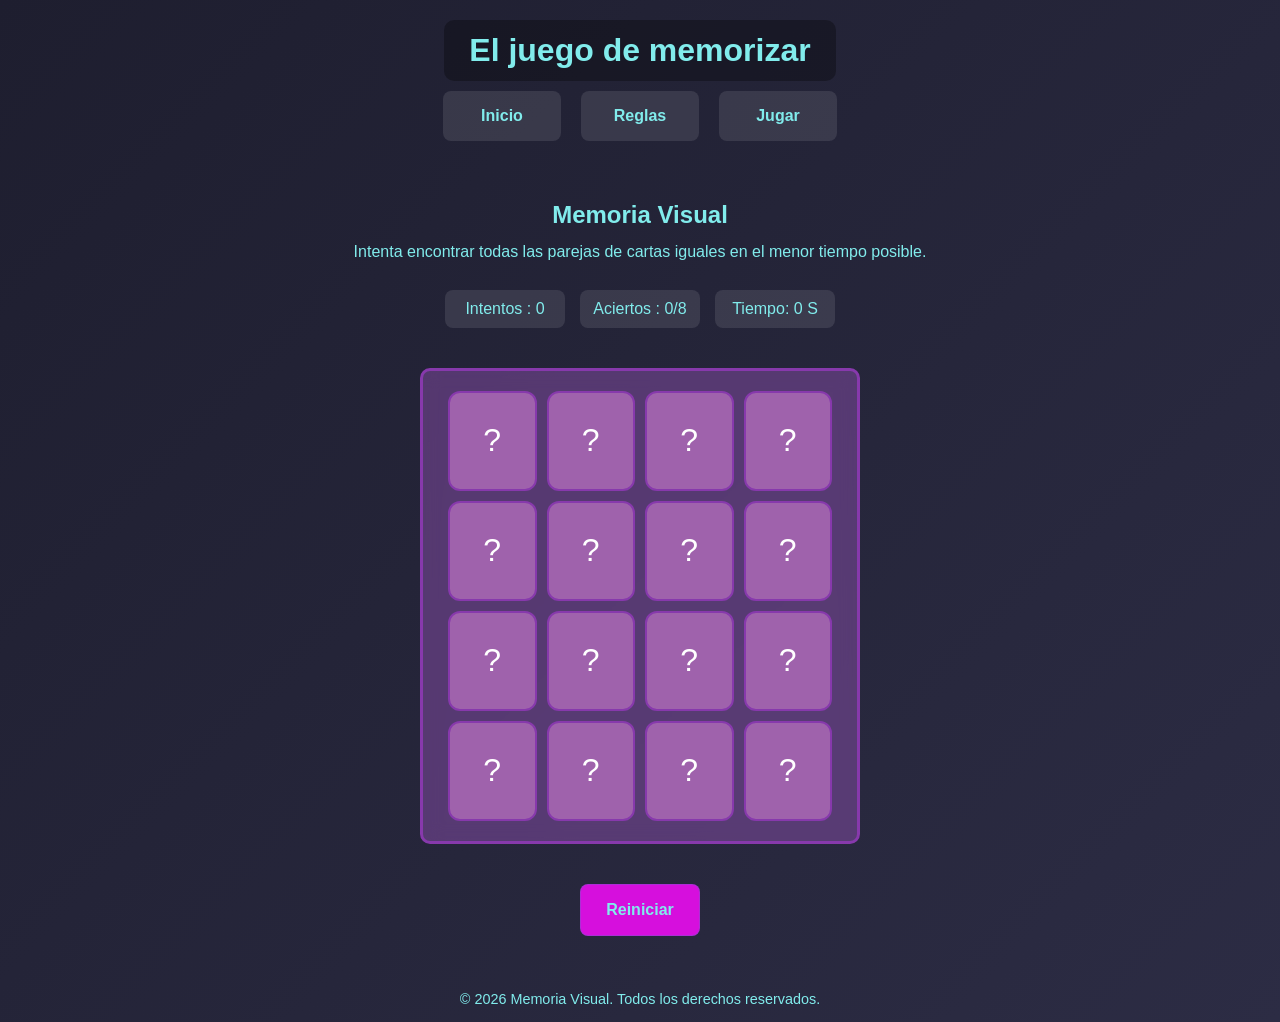
==== index.html @ 1b55c5c9 "se modifico el script src borrando el modules" ====
<!doctype html>
<html lang="es">
  <head>
    <meta charset="UTF-8" />
    <meta name="viewport" content="width=device-width, initial-scale=1.0" />
    <title>Memoria Visual</title>
    <link rel="stylesheet" href="css/index.css" />
  </head>
  <body>
    <!-- popup de bienvenida aparece al inicio y se oculta el display al apretar el boton de jugar -->
    <div class="bienvenida" id="popup-bienvenida">
      <h1>Bienvenido al juego Memoria Visual</h1>
      <p>Testea tu memoria en este juego didáctico.</p>
      <button class="btn-jugar" id="jugar">Jugar ahora</button>
    </div>
    <div id="body-juego" class="ocultar">
      <!-- barra de navegación -->
      <header>
        <div class="titulo-header">
          <h1>El juego de memorizar</h1>
        </div>
        <div class="nav-header">
          <nav class="nav-links">
            <a class="btn-nav" href="../index.html">Inicio</a>
            <a class="btn-nav" href="./pages/reglas.html">Reglas</a>
            <a class="btn-nav" href="../index.html#juego">Jugar</a>
          </nav>
        </div>
      </header>
      <main>
        <div class="contenedor-main">
          <!-- título y breve descripción antes del tablero -->
          <h2>Memoria Visual</h2>
          <p>
            Intenta encontrar todas las parejas de cartas iguales en el menor
            tiempo posible.
          </p>
          <!-- tablero del juego -->
          <section class="juego">
            <div class="stats-juego">
              <span id="stats-intentos">Intentos: 0 </span>
              <span id="stats-aciertos">Aciertos: 0/8 </span>
              <span id="stats-tiempo">Tiempo: 0 S </span>
            </div>
            <div class="tablero-juego" id="juego">
              <!-- se generan las cards con javascript -->
            </div>
            <!-- reinicia el tablero al presionar el botón -->
            <button class="btn-reiniciar" id="reiniciar">Reiniciar</button>
          </section>
        </div>
      </main>
      <footer>
        <p>&copy; 2026 Memoria Visual. Todos los derechos reservados.</p>
      </footer>
    </div>
    <!-- popup cuando se gana, se cambia su display para mostrar -->
    <div id="popup-ganaste" class="ocultar">
      <h2>¡Felicidades, ganaste! 🎉</h2>
      <button class="btn-jugar">Jugar de nuevo</button>
    </div>

    <script src="js/script.js"></script>
  </body>
</html>
---- css/index.css ----
@import url(./components/cards-style.css);
@import url(./components/button-style.css);

:root {
  --fondo-1: #1e1e2f;
  --fondo-2: #2c2c44;
  --texto: #81ecec;
  --fondo-titulo: rgba(0, 0, 0, 0.3);
  --ancho-maximo: 800px;
  --principal: #00cec9;
  --principal-hover: #81ecec;
  --overlay: rgba(0, 0, 0, 0.85);
}

* {
  margin: 0;
  padding: 0;
  box-sizing: border-box;
}

body {
  font-family: Arial, sans-serif;
  background: linear-gradient(135deg, var(--fondo-1), var(--fondo-2));
  color: var(--texto);
  min-height: 100vh;
  display: flex;
  flex-direction: column;
}

.oculto {
  display: none;
}

.bienvenida,
#popup-ganaste {
  display: none !important;
  position: fixed;
  inset: 0;
  background: var(--overlay);
  flex-direction: column;
  justify-content: center;
  align-items: center;
  gap: 20px;
  text-align: center;
  z-index: 1000;
}

header {
  text-align: center;
  padding: 20px;
}

.titulo-header {
  display: inline-block;
  padding: 12px 25px;
  border-radius: 10px;
  background: var(--fondo-titulo);
}

.nav-header {
  display: flex;
  justify-content: center;
  margin-top: 10px;
}

.nav-links {
  display: flex;
  gap: 20px;
  align-items: center;
}

.nav-links a,
.nav-links button {
  all: unset;
  padding: 8px 14px;
  border-radius: 8px;
  font-weight: bold;
  cursor: pointer;
  transition: 0.2s;
  display: inline-flex;
  justify-content: center;
  align-items: center;
  min-width: 90px;
  height: 34px;
  background-color: rgba(255, 255, 255, 0.1);
  color: var(--texto);
}

.nav-links a:hover,
.nav-links button:hover {
  background-color: var(--principal-hover);
  color: black;
}

main {
  flex: 1;
  display: flex;
  justify-content: center;
  align-items: flex-start;
  padding: 20px;
}

.contenedor-main {
  width: 100%;
  max-width: var(--ancho-maximo);
  text-align: center;
  padding: 20px;
}

.contenedor-main h2 {
  margin-bottom: 10px;
}

.contenedor-main p {
  margin-bottom: 25px;
  line-height: 1.6;
  padding: 0 10px;
}

.juego {
  display: flex;
  flex-direction: column;
  align-items: center;
  gap: 20px;
}

.stats-juego {
  display: flex;
  gap: 15px;
  justify-content: center;
  flex-wrap: wrap;
}

.stats-juego span {
  padding: 10px;
  min-width: 120px;
  background: rgba(255, 255, 255, 0.1);
  border-radius: 8px;
}

.tablero-juego {
  display: flex;
  flex-wrap: wrap;
  gap: 10px;
  max-width: 440px;
  width: 100%;
  justify-content: center;
}

.tablero-juego > * {
  flex: 0 0 calc(25% - 10px);
}

footer {
  text-align: center;
  padding: 15px;
  font-size: 0.9rem;
}

.encabezado-reglas {
  text-align: center;
  margin: 20px auto;
  max-width: var(--ancho-maximo);
  background: rgba(0, 0, 0, 0.3);
  padding: 15px;
  border-radius: 10px;
}

.lista-reglas {
  max-width: var(--ancho-maximo);
  margin: 20px auto;
  background: rgba(255, 255, 255, 0.05);
  padding: 25px;
  border-radius: 12px;
  border: 1px solid rgba(255, 255, 255, 0.1);
  backdrop-filter: blur(6px);
  text-align: left;
}
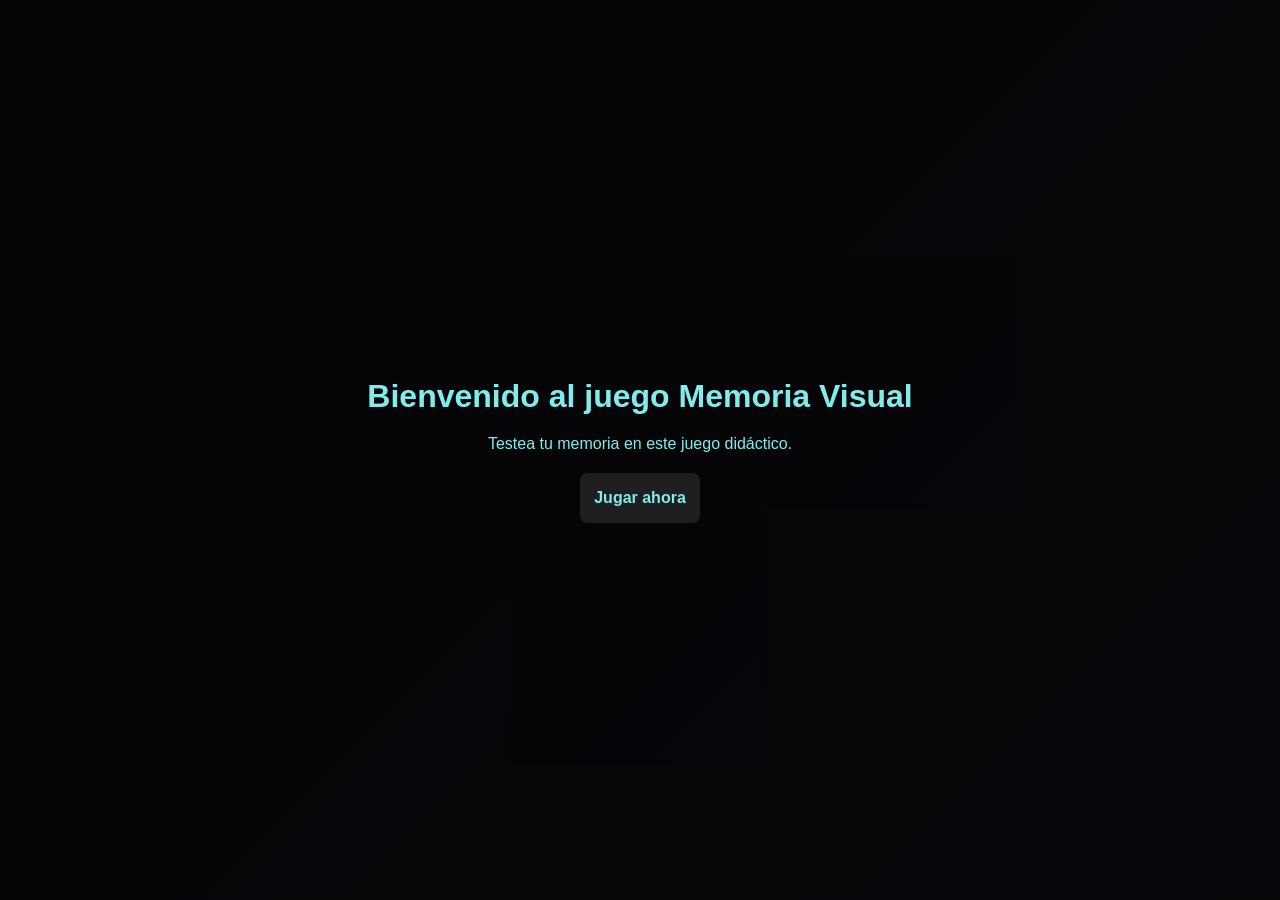
==== commit f693a452: "Merge branch 'dev' into alumno5_strizzi" ====
--- a/index.html
+++ b/index.html
@@ -21,9 +21,9 @@
         </div>
         <div class="nav-header">
           <nav class="nav-links">
-            <a class="btn-nav" href="../index.html">Inicio</a>
+            <a class="btn-nav" href="./index.html">Inicio</a>
             <a class="btn-nav" href="./pages/reglas.html">Reglas</a>
-            <a class="btn-nav" href="../index.html#juego">Jugar</a>
+            <a class="btn-nav" href="./index.html#juego">Jugar</a>
           </nav>
         </div>
       </header>
--- a/css/index.css
+++ b/css/index.css
@@ -27,13 +27,13 @@
   flex-direction: column;
 }
 
-.oculto {
+.ocultar {
   display: none;
 }
 
+/* Remplazo el bloque .bienvenida, #popup-ganaste existente */
 .bienvenida,
 #popup-ganaste {
-  display: none !important;
   position: fixed;
   inset: 0;
   background: var(--overlay);
@@ -43,7 +43,19 @@
   gap: 20px;
   text-align: center;
   z-index: 1000;
+  display: none;
 }
+
+.bienvenida {
+  display: flex;
+}
+
+.bienvenida.visible,
+#popup-ganaste.visible {
+  display: flex;
+}
+/* -------------------------------------- */
+
 
 header {
   text-align: center;
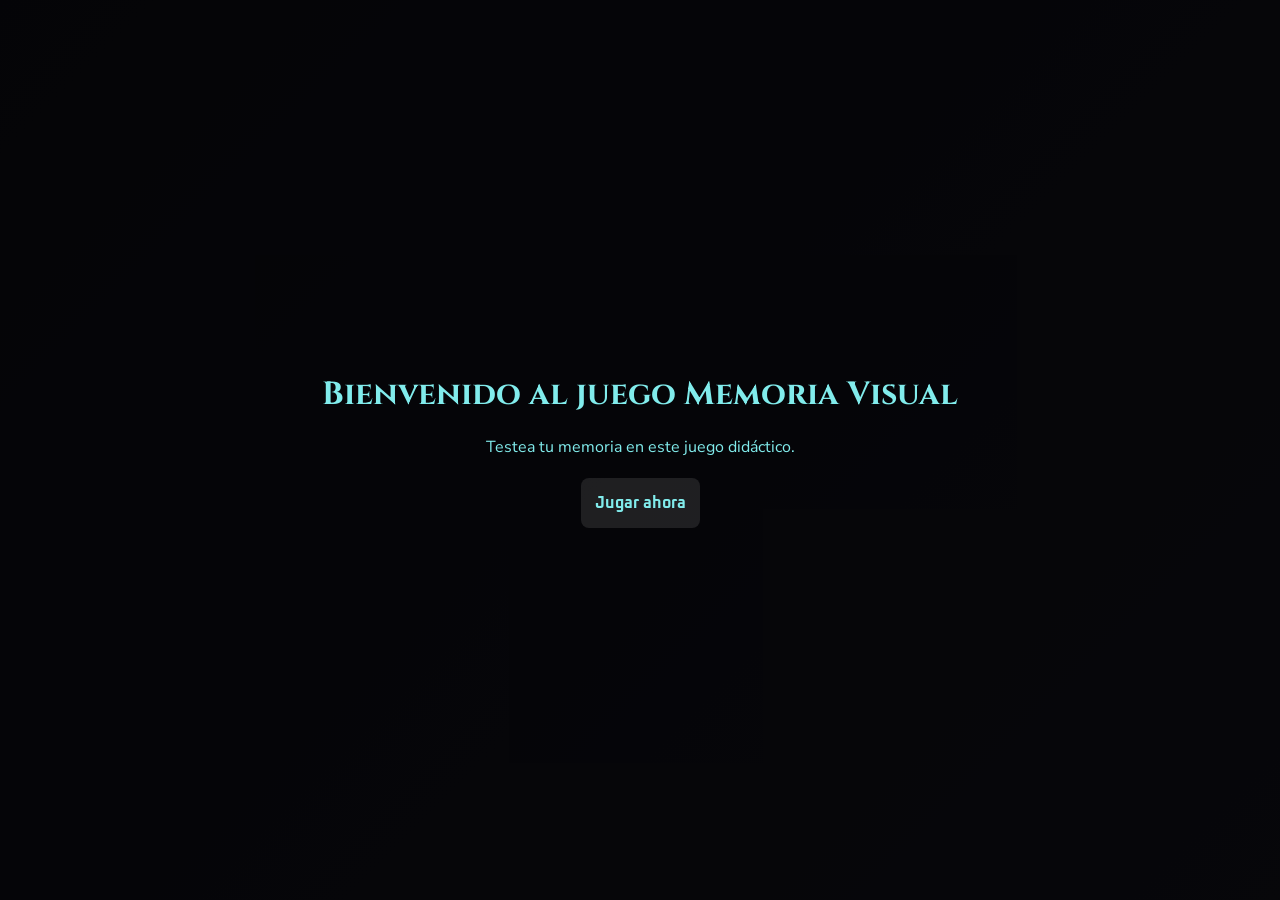
==== commit 0fc1a0bf: "fix: corrección de ruta del botón Jugar referenciando al ID juego" ====
--- a/index.html
+++ b/index.html
@@ -21,9 +21,9 @@
         </div>
         <div class="nav-header">
           <nav class="nav-links">
-            <a class="btn-nav" href="./index.html">Inicio</a>
+            <a class="btn-nav" href="../index.html">Inicio</a>
             <a class="btn-nav" href="./pages/reglas.html">Reglas</a>
-            <a class="btn-nav" href="./index.html#juego">Jugar</a>
+            <a class="btn-nav" href="#juego">Jugar</a>
           </nav>
         </div>
       </header>
@@ -57,6 +57,9 @@
     <!-- popup cuando se gana, se cambia su display para mostrar -->
     <div id="popup-ganaste" class="ocultar">
       <h2>¡Felicidades, ganaste! 🎉</h2>
+      <p id="resultado-intentos">Intentos: 0</p>
+      <p id="resultado-aciertos">Aciertos: 0/8</p>
+      <p id="resultado-tiempo">Tiempo: 0 segundos</p>
       <button class="btn-jugar">Jugar de nuevo</button>
     </div>
 
--- a/css/index.css
+++ b/css/index.css
@@ -1,5 +1,11 @@
 @import url(./components/cards-style.css);
 @import url(./components/button-style.css);
+@import url(./components/popups-style.css);
+@import url(./components/header-style.css);
+@import url(./components/tablero-style.css);
+@import url(./components/footer-style.css);
+@import url(./components/reglas-style.css);
+@import url('https://fonts.googleapis.com/css2?family=Cinzel:wght@400..900&family=Nunito+Sans:ital,opsz,wght@0,6..12,200..1000;1,6..12,200..1000&family=Oxanium:wght@200..800&display=swap');
 
 :root {
   --fondo-1: #1e1e2f;
@@ -10,6 +16,9 @@
   --principal: #00cec9;
   --principal-hover: #81ecec;
   --overlay: rgba(0, 0, 0, 0.85);
+  --fuente-titulo: 'Cinzel', serif;
+  --fuente-btn: 'Oxanium', cursive;
+  --fuente-texto: 'Nunito Sans', sans-serif;
 }
 
 * {
@@ -19,7 +28,6 @@
 }
 
 body {
-  font-family: Arial, sans-serif;
   background: linear-gradient(135deg, var(--fondo-1), var(--fondo-2));
   color: var(--texto);
   min-height: 100vh;
@@ -29,79 +37,6 @@
 
 .ocultar {
   display: none;
-}
-
-/* Remplazo el bloque .bienvenida, #popup-ganaste existente */
-.bienvenida,
-#popup-ganaste {
-  position: fixed;
-  inset: 0;
-  background: var(--overlay);
-  flex-direction: column;
-  justify-content: center;
-  align-items: center;
-  gap: 20px;
-  text-align: center;
-  z-index: 1000;
-  display: none;
-}
-
-.bienvenida {
-  display: flex;
-}
-
-.bienvenida.visible,
-#popup-ganaste.visible {
-  display: flex;
-}
-/* -------------------------------------- */
-
-
-header {
-  text-align: center;
-  padding: 20px;
-}
-
-.titulo-header {
-  display: inline-block;
-  padding: 12px 25px;
-  border-radius: 10px;
-  background: var(--fondo-titulo);
-}
-
-.nav-header {
-  display: flex;
-  justify-content: center;
-  margin-top: 10px;
-}
-
-.nav-links {
-  display: flex;
-  gap: 20px;
-  align-items: center;
-}
-
-.nav-links a,
-.nav-links button {
-  all: unset;
-  padding: 8px 14px;
-  border-radius: 8px;
-  font-weight: bold;
-  cursor: pointer;
-  transition: 0.2s;
-  display: inline-flex;
-  justify-content: center;
-  align-items: center;
-  min-width: 90px;
-  height: 34px;
-  background-color: rgba(255, 255, 255, 0.1);
-  color: var(--texto);
-}
-
-.nav-links a:hover,
-.nav-links button:hover {
-  background-color: var(--principal-hover);
-  color: black;
 }
 
 main {
@@ -120,71 +55,13 @@
 }
 
 .contenedor-main h2 {
+  font-family: var(--fuente-titulo);
   margin-bottom: 10px;
 }
 
 .contenedor-main p {
+  font-family: var(--fuente-texto);
   margin-bottom: 25px;
   line-height: 1.6;
   padding: 0 10px;
-}
-
-.juego {
-  display: flex;
-  flex-direction: column;
-  align-items: center;
-  gap: 20px;
-}
-
-.stats-juego {
-  display: flex;
-  gap: 15px;
-  justify-content: center;
-  flex-wrap: wrap;
-}
-
-.stats-juego span {
-  padding: 10px;
-  min-width: 120px;
-  background: rgba(255, 255, 255, 0.1);
-  border-radius: 8px;
-}
-
-.tablero-juego {
-  display: flex;
-  flex-wrap: wrap;
-  gap: 10px;
-  max-width: 440px;
-  width: 100%;
-  justify-content: center;
-}
-
-.tablero-juego > * {
-  flex: 0 0 calc(25% - 10px);
-}
-
-footer {
-  text-align: center;
-  padding: 15px;
-  font-size: 0.9rem;
-}
-
-.encabezado-reglas {
-  text-align: center;
-  margin: 20px auto;
-  max-width: var(--ancho-maximo);
-  background: rgba(0, 0, 0, 0.3);
-  padding: 15px;
-  border-radius: 10px;
-}
-
-.lista-reglas {
-  max-width: var(--ancho-maximo);
-  margin: 20px auto;
-  background: rgba(255, 255, 255, 0.05);
-  padding: 25px;
-  border-radius: 12px;
-  border: 1px solid rgba(255, 255, 255, 0.1);
-  backdrop-filter: blur(6px);
-  text-align: left;
 }
